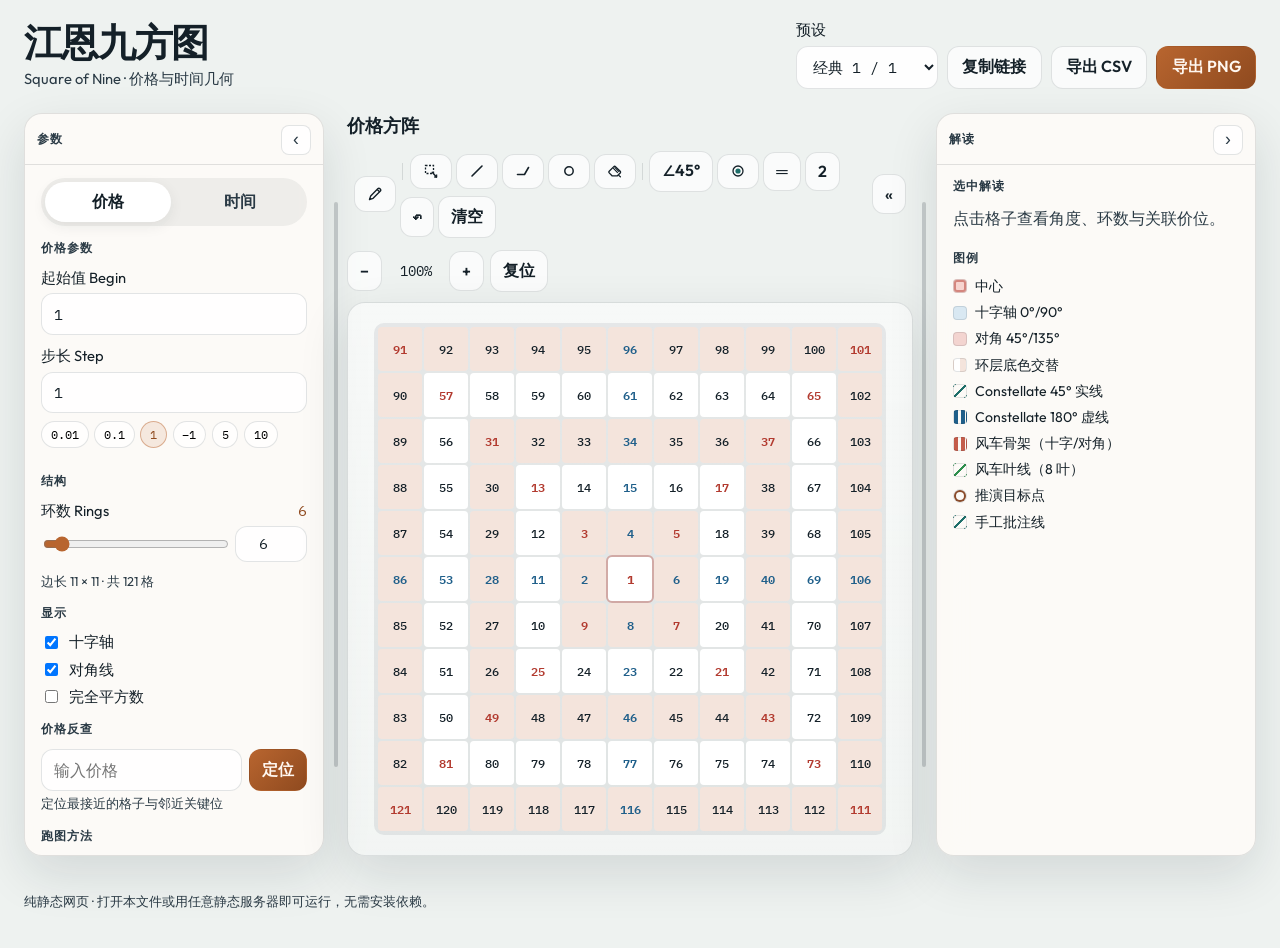
==== gann-square/index.html @ 3feb3420 "Pinwheel Phase 4: sector/blade family path with frame routing Unified 风车跑图: skeleton starts use Phas" ====
<!DOCTYPE html>
<html lang="zh-CN">
<head>
  <meta charset="UTF-8" />
  <meta name="viewport" content="width=device-width, initial-scale=1.0" />
  <title>江恩九方图 · Square of Nine</title>
  <meta name="description" content="网页版江恩九方图：步长、环数、价格反查、角度高亮与导出。" />
  <link rel="preconnect" href="https://fonts.googleapis.com" />
  <link rel="preconnect" href="https://fonts.gstatic.com" crossorigin />
  <link href="https://fonts.googleapis.com/css2?family=IBM+Plex+Mono:wght@400;500;600&family=Outfit:wght@400;500;600;700&family=Syne:wght@700;800&display=swap" rel="stylesheet" />
  <link rel="stylesheet" href="./css/styles.css?v=m14" />
</head>
<body>
  <div class="atmosphere" aria-hidden="true"></div>

  <header class="topbar">
    <div class="brand-block">
      <p class="brand">江恩九方图</p>
      <p class="brand-sub">Square of Nine · 价格与时间几何</p>
    </div>
    <div class="top-actions">
      <label class="field inline preset-field">
        <span>预设</span>
        <select id="preset" aria-label="预设模板">
          <option value="classic">经典 1 / 1</option>
          <option value="price01">股价步长 0.1</option>
          <option value="price1">股价步长 1</option>
          <option value="index">指数步长 10</option>
          <option value="timeDay">时间·按日</option>
        </select>
      </label>
      <button type="button" class="btn ghost" id="btnCopyLink">复制链接</button>
      <button type="button" class="btn ghost" id="btnExportCsv">导出 CSV</button>
      <button type="button" class="btn primary" id="btnExportPng">导出 PNG</button>
    </div>
  </header>

  <main class="layout" id="layout">
    <aside class="panel controls" id="panelLeft" aria-label="参数面板">
      <div class="panel-head">
        <p class="panel-title">参数</p>
        <button type="button" class="panel-toggle" id="toggleLeft" aria-label="收起参数面板" title="收起参数面板">‹</button>
      </div>
      <div class="panel-body" id="panelLeftBody">
      <div class="mode-tabs" role="tablist" aria-label="模式切换">
        <button type="button" class="tab active" role="tab" aria-selected="true" data-mode="price">价格</button>
        <button type="button" class="tab" role="tab" aria-selected="false" data-mode="time">时间</button>
      </div>

      <section class="control-block" id="priceControls">
        <h2>价格参数</h2>
        <label class="field">
          <span>起始值 Begin</span>
          <input id="begin" type="number" inputmode="decimal" value="1" step="any" />
        </label>
        <label class="field">
          <span>步长 Step</span>
          <div class="step-row">
            <input id="step" type="number" inputmode="decimal" value="1" step="any" />
            <div class="chip-row" id="stepChips">
              <button type="button" data-step="0.01">0.01</button>
              <button type="button" data-step="0.1">0.1</button>
              <button type="button" data-step="1" class="on">1</button>
              <button type="button" data-step="-1">−1</button>
              <button type="button" data-step="5">5</button>
              <button type="button" data-step="10">10</button>
            </div>
          </div>
        </label>
      </section>

      <section class="control-block hidden" id="timeControls">
        <h2>时间参数</h2>
        <label class="field">
          <span>起始日期</span>
          <input id="beginDate" type="date" />
        </label>
        <label class="field">
          <span>时间步长</span>
          <select id="timeStepUnit">
            <option value="day" selected>1 日</option>
            <option value="week">1 周</option>
            <option value="month">1 月</option>
          </select>
        </label>
      </section>

      <section class="control-block">
        <h2>结构</h2>
        <label class="field">
          <span>环数 Rings <em id="ringsLabel">6</em></span>
          <div class="rings-row">
            <input id="rings" type="range" min="3" max="50" value="6" />
            <input id="ringsInput" type="number" min="3" max="50" value="6" step="1" aria-label="环数数值" />
          </div>
        </label>
        <p class="hint" id="sizeHint">边长 11 × 11 · 共 121 格</p>
        <p class="hint perf-hint hidden" id="stepRangeHint"></p>
        <p class="hint perf-hint hidden" id="perfHint"></p>
      </section>

      <section class="control-block">
        <h2>显示</h2>
        <div class="checks">
          <label><input type="checkbox" id="hlCross" checked /> 十字轴</label>
          <label><input type="checkbox" id="hlDiag" checked /> 对角线</label>
          <label><input type="checkbox" id="hlSquares" /> 完全平方数</label>
        </div>
      </section>

      <section class="control-block">
        <h2>价格反查</h2>
        <div class="lookup-row">
          <input id="lookupValue" type="number" inputmode="decimal" step="any" placeholder="输入价格" />
          <button type="button" class="btn primary compact" id="btnLookup">定位</button>
        </div>
        <p class="hint" id="lookupHint">定位最接近的格子与邻近关键位</p>
      </section>

      <section class="control-block path-runner" id="pathRunner">
        <h2>跑图方法</h2>
        <div class="field">
          <span>方法</span>
          <div class="radio-row stacked">
            <label><input type="radio" name="pathMethod" value="constellate" checked /> Constellate（星座）跑图法</label>
            <label><input type="radio" name="pathMethod" value="pinwheel" /> 风车跑图法</label>
          </div>
        </div>
        <label class="field">
          <span><input type="checkbox" id="pathOverlayCompare" checked /> 叠加对照（同时显示另一种构图/路径）</span>
        </label>

        <div id="constellateControls">
        <h3 class="path-subhead">Constellate</h3>
        <label class="field">
          <span>起点价</span>
          <input id="pathStart" type="number" inputmode="decimal" step="any" value="922" />
        </label>
        <label class="field">
          <span>目标价</span>
          <input id="pathTarget" type="number" inputmode="decimal" step="any" value="749" />
        </label>
        <p class="hint" id="pathSnapHint">Constellate：目标沿 45°/180° 星线落到最近结构点</p>
        <div class="field">
          <span>方向（由高低点自动判定）</span>
          <div class="radio-row">
            <label><input type="radio" name="pathDir" value="down" checked disabled /> 向下寻目标</label>
            <label><input type="radio" name="pathDir" value="up" disabled /> 向上</label>
          </div>
        </div>
        <label class="field">
          <span>规则</span>
          <select id="pathRule" disabled>
            <option value="45-180">Constellate · 45° → 180° → 循环</option>
          </select>
        </label>
        <div class="field">
          <span>输出</span>
          <div class="radio-row stacked">
            <label><input type="radio" name="pathOutput" value="both" checked /> 单线 + 推演</label>
            <label><input type="radio" name="pathOutput" value="line" /> 仅单线</label>
            <label><input type="radio" name="pathOutput" value="project" /> 仅推演</label>
          </div>
        </div>
        <label class="field">
          <span>推演段数</span>
          <input id="pathSegments" type="number" min="2" max="40" value="4" step="1" />
        </label>
        <div class="field">
          <span>标注</span>
          <div class="checks compact-checks">
            <label><input type="checkbox" id="pathLabelIndex" checked /> 序号</label>
            <label><input type="checkbox" id="pathLabelPrice" /> 价位</label>
            <label><input type="checkbox" id="pathProjectDots" checked /> 推演打点</label>
          </div>
        </div>
        <div class="checks">
          <label><input type="checkbox" id="pathAutoExpand" checked /> 自动扩环以覆盖路径</label>
          <label><input type="checkbox" id="pathAutoSegments" checked /> 自动适配推演段数</label>
          <label><input type="checkbox" id="pathCollapsePanels" checked /> 跑图时收起侧栏</label>
        </div>
        <div class="path-actions">
          <button type="button" class="btn primary" id="btnPathRun">Constellate跑图法</button>
          <button type="button" class="btn ghost" id="btnPathClear">清除路径</button>
        </div>
        <p class="hint" id="pathSummary">尚未跑图</p>
        </div>

        <div id="pinwheelControls" class="hidden">
        <h3 class="path-subhead">风车构图</h3>
        <p class="hint" id="pinwheelHint">骨架：十字/对角 · 叶线：8 叶 · 锚点环从 3 起每隔 1 环至总环数</p>
        <div class="checks">
          <label><input type="checkbox" id="pinwheelShowFrame" checked /> 显示骨架线（十字/对角）</label>
          <label><input type="checkbox" id="pinwheelShowBlades" checked /> 显示风车叶（8 叶）</label>
          <label><input type="checkbox" id="pinwheelShowLabels" /> 锚点标注价位</label>
        </div>
        <div class="pinwheel-style-rows">
          <div class="pinwheel-style-row" data-pin-style="frame">
            <span class="pinwheel-style-label">骨架线</span>
            <button type="button" class="btn ghost compact pinwheel-swatch" id="btnPinFrameColor" title="骨架颜色" aria-label="骨架颜色">
              <svg width="16" height="16" viewBox="0 0 16 16" aria-hidden="true"><circle id="pinFrameSwatch" cx="8" cy="8" r="6" fill="#c45c4a" /></svg>
            </button>
            <button type="button" class="btn ghost compact" id="btnPinFrameDash" title="骨架线型">┅</button>
            <button type="button" class="btn ghost compact" id="btnPinFrameWidth" title="骨架线宽">1.35</button>
          </div>
          <div class="pinwheel-style-row" data-pin-style="blade">
            <span class="pinwheel-style-label">叶线</span>
            <button type="button" class="btn ghost compact pinwheel-swatch" id="btnPinBladeColor" title="叶线颜色" aria-label="叶线颜色">
              <svg width="16" height="16" viewBox="0 0 16 16" aria-hidden="true"><circle id="pinBladeSwatch" cx="8" cy="8" r="6" fill="#2f8f4e" /></svg>
            </button>
            <button type="button" class="btn ghost compact" id="btnPinBladeDash" title="叶线线型">═</button>
            <button type="button" class="btn ghost compact" id="btnPinBladeWidth" title="叶线线宽">2.15</button>
          </div>
        </div>
        <div class="pinwheel-style-actions">
          <button type="button" class="btn ghost compact" id="btnPinStyleReset">恢复默认样式</button>
        </div>
        <div class="draw-popover pinwheel-color-pop hidden" id="pinColorPop" role="listbox" aria-label="风车线颜色"></div>
        <p class="hint mono" id="pinwheelAnchorHint">锚点环：—</p>
        <h3 class="path-subhead">风车叶区（阶段三）</h3>
        <p class="hint">主名北/东北… · 副名夹轨 · 点选区名或点格子高亮（不跑叶区路径）</p>
        <div class="checks">
          <label><input type="checkbox" id="pinwheelShowSectorLabels" checked /> 显示叶区标注</label>
          <label><input type="checkbox" id="pinwheelShowTrackLabels" checked /> 显示轨迹编号 1–4</label>
        </div>
        <div class="pinwheel-sector-btns" id="pinwheelSectorBtns" role="group" aria-label="叶区选择"></div>
        <p class="hint" id="pinwheelSectorHint">未选叶区 · 点格子或上方按钮</p>
        <div class="path-actions">
          <button type="button" class="btn ghost compact" id="btnPinwheelSectorClear">清除叶区高亮</button>
        </div>
        <h3 class="path-subhead">风车跑图</h3>
        <p class="hint">独立起点/目标 · 骨架起点走阶段二；叶区/叶轨走阶段四（允许对顶来回）· 可自动扩环</p>
        <label class="field">
          <span>起点价</span>
          <input id="pinwheelStart" type="number" inputmode="decimal" step="any" value="133" />
        </label>
        <label class="field">
          <span>目标价</span>
          <input id="pinwheelTarget" type="number" inputmode="decimal" step="any" value="20" />
        </label>
        <div class="path-actions">
          <button type="button" class="btn primary" id="btnPinwheelDraw">风车构图</button>
          <button type="button" class="btn ghost" id="btnPinwheelClear">清除风车</button>
        </div>
        <div class="path-actions">
          <button type="button" class="btn primary" id="btnPinwheelRun">风车跑图</button>
          <button type="button" class="btn ghost" id="btnPinwheelPathClear">清除路径</button>
        </div>
        <p class="hint" id="pinwheelSummary">尚未绘制风车架构</p>
        </div>
      </section>

      <details class="advanced">
        <summary>高级 · 中心偏移 / 环数上限</summary>
        <div class="advanced-body">
          <label class="field">
            <span>环数上限 Max Rings</span>
            <input id="ringsMax" type="number" min="10" max="120" value="50" step="1" />
          </label>
          <p class="hint">滑块与输入框的上限，默认 50。环数越大格子越多，超过 25 环可能变慢。</p>
          <label class="field">
            <span>行偏移</span>
            <input id="rowOffset" type="number" value="0" step="1" />
          </label>
          <label class="field">
            <span>列偏移</span>
            <input id="colOffset" type="number" value="0" step="1" />
          </label>
          <p class="hint">默认锁定几何中心；偏移仅供实验对照。</p>
        </div>
      </details>

      <div class="control-footer">
        <button type="button" class="btn ghost" id="btnReset">重置</button>
      </div>
      </div>
    </aside>

    <div
      class="panel-resizer panel-resizer-left"
      id="resizeLeft"
      role="separator"
      aria-orientation="vertical"
      aria-label="拖动调整参数栏宽度"
      title="拖动变宽 · 双击恢复默认"
      tabindex="0"
    ></div>

    <section class="stage" aria-label="九方图画布">
      <div class="stage-toolbar">
        <div class="stage-toolbar-left">
          <button type="button" class="btn ghost compact panel-reopen hidden" id="reopenLeft" aria-label="展开参数面板" title="展开参数">参数 ›</button>
          <p class="stage-title" id="stageTitle">价格方阵</p>
        </div>
        <div class="draw-toolbar" id="drawToolbar" aria-label="手工画图工具">
          <button type="button" class="btn ghost compact draw-tool" id="btnDrawToggle" title="画笔（开/关）" aria-label="画笔" aria-pressed="false">
            <svg class="draw-ico" viewBox="0 0 16 16" aria-hidden="true"><path d="M2.5 13.5l1.2-3.6L11 2.6a1.2 1.2 0 0 1 1.7 0l.7.7a1.2 1.2 0 0 1 0 1.7L6.1 12.3 2.5 13.5z" fill="none" stroke="currentColor" stroke-width="1.4" stroke-linejoin="round"/><path d="M10.2 3.4l2.4 2.4" fill="none" stroke="currentColor" stroke-width="1.4"/></svg>
          </button>
          <div class="draw-toolbar-body" id="drawToolbarBody">
            <span class="draw-sep" aria-hidden="true"></span>
            <button type="button" class="btn ghost compact draw-tool" data-draw-tool="select" title="选择" aria-label="选择">
              <svg class="draw-ico" viewBox="0 0 16 16" aria-hidden="true"><rect x="2.5" y="2.5" width="8" height="8" fill="none" stroke="currentColor" stroke-width="1.3" stroke-dasharray="2 1.5"/><path d="M9.2 9.2L13.5 14" fill="none" stroke="currentColor" stroke-width="1.4" stroke-linecap="round"/><path d="M11.2 14h2.4v-2.4" fill="none" stroke="currentColor" stroke-width="1.3" stroke-linejoin="round"/></svg>
            </button>
            <button type="button" class="btn ghost compact draw-tool" data-draw-tool="line" title="直线" aria-label="直线">
              <svg class="draw-ico" viewBox="0 0 16 16" aria-hidden="true"><path d="M3 13L13 3" fill="none" stroke="currentColor" stroke-width="1.6" stroke-linecap="round"/></svg>
            </button>
            <button type="button" class="btn ghost compact draw-tool on" data-draw-tool="polyline" title="折线" aria-label="折线">
              <svg class="draw-ico" viewBox="0 0 16 16" aria-hidden="true"><path d="M2.5 11.5H9.5L13.5 4.5" fill="none" stroke="currentColor" stroke-width="1.6" stroke-linecap="round" stroke-linejoin="round"/></svg>
            </button>
            <button type="button" class="btn ghost compact draw-tool" data-draw-tool="marker" title="圆标" aria-label="圆标">
              <svg class="draw-ico" viewBox="0 0 16 16" aria-hidden="true"><circle cx="8" cy="8" r="4.2" fill="none" stroke="currentColor" stroke-width="1.5"/></svg>
            </button>
            <button type="button" class="btn ghost compact draw-tool" data-draw-tool="eraser" title="橡皮" aria-label="橡皮">
              <svg class="draw-ico" viewBox="0 0 16 16" aria-hidden="true"><path d="M2.2 8.2L6.8 3.6a1.2 1.2 0 0 1 1.7 0l4.7 4.7a1.2 1.2 0 0 1 0 1.7l-2.8 2.8H5L2.2 9.9a1.2 1.2 0 0 1 0-1.7z" fill="none" stroke="currentColor" stroke-width="1.3" stroke-linejoin="round"/><path d="M6.2 5.2l4.6 4.6M7.6 4.2l4.6 4.6" fill="none" stroke="currentColor" stroke-width="1.2"/><path d="M11.8 12.6l1.6 1.2" fill="none" stroke="currentColor" stroke-width="1.3" stroke-linecap="round"/></svg>
            </button>
            <span class="draw-sep" aria-hidden="true"></span>
            <button type="button" class="btn ghost compact draw-angle" id="btnDrawAngle" title="切换画线角度（45→90→180→自由）" aria-label="画线角度">∠45°</button>
            <div class="draw-style-wrap">
              <button type="button" class="btn ghost compact draw-tool" id="btnDrawColor" title="颜色" aria-label="颜色">
                <svg class="draw-ico" viewBox="0 0 16 16" aria-hidden="true"><circle cx="8" cy="8" r="5" fill="none" stroke="currentColor" stroke-width="1.3"/><circle id="drawColorSwatch" cx="8" cy="8" r="2.6" fill="#1f6f6a"/></svg>
              </button>
              <div class="draw-popover hidden" id="drawColorPop" role="dialog" aria-label="选择颜色"></div>
            </div>
            <button type="button" class="btn ghost compact draw-dash" id="btnDrawDash" title="线型" aria-label="线型">═</button>
            <button type="button" class="btn ghost compact draw-width" id="btnDrawWidth" title="线宽" aria-label="线宽">2</button>
            <button type="button" class="btn ghost compact" id="btnDrawUndo" title="撤销" aria-label="撤销">↶</button>
            <button type="button" class="btn ghost compact" id="btnDrawClear" title="清空批注" aria-label="清空批注">清空</button>
          </div>
          <button type="button" class="btn ghost compact" id="btnDrawCollapse" title="收缩工具条" aria-label="收缩工具条">«</button>
        </div>
        <div class="zoom-controls">
          <button type="button" class="btn ghost compact panel-reopen hidden" id="reopenRight" aria-label="展开解读面板" title="展开解读">‹ 解读</button>
          <button type="button" class="btn ghost compact" id="btnZoomOut" aria-label="缩小">−</button>
          <span id="zoomLabel">100%</span>
          <button type="button" class="btn ghost compact" id="btnZoomIn" aria-label="放大">+</button>
          <button type="button" class="btn ghost compact" id="btnZoomReset">复位</button>
        </div>
      </div>
      <div class="canvas-wrap" id="canvasWrap">
        <div class="canvas-scaler" id="canvasScaler">
          <div class="square-stack" id="squareStack">
            <div class="square" id="square" role="grid" aria-label="江恩九方图网格"></div>
            <svg class="path-overlay" id="pathOverlay" xmlns="http://www.w3.org/2000/svg" aria-hidden="true"></svg>
            <svg class="pinwheel-overlay" id="pinwheelOverlay" xmlns="http://www.w3.org/2000/svg" aria-hidden="true"></svg>
            <svg class="draw-overlay" id="drawOverlay" xmlns="http://www.w3.org/2000/svg" aria-hidden="true"></svg>
          </div>
        </div>
        <div class="draw-hud hidden" id="drawHud" aria-live="polite">折线 · 45° · #1f6f6a</div>
        <div class="path-minibar hidden" id="pathMinibar" aria-live="polite">
          <span id="pathMinibarText">—</span>
          <button type="button" class="btn ghost compact" id="btnPathExpandPanels">展开侧栏</button>
        </div>
      </div>
      <p class="toast" id="toast" role="status" aria-live="polite"></p>
    </section>

    <div
      class="panel-resizer panel-resizer-right"
      id="resizeRight"
      role="separator"
      aria-orientation="vertical"
      aria-label="拖动调整解读栏宽度"
      title="拖动变宽 · 双击恢复默认"
      tabindex="0"
    ></div>

    <aside class="panel readout" id="panelRight" aria-label="解读面板">
      <div class="panel-head">
        <p class="panel-title">解读</p>
        <button type="button" class="panel-toggle" id="toggleRight" aria-label="收起解读面板" title="收起解读面板">›</button>
      </div>
      <div class="panel-body" id="panelRightBody">
      <section class="path-result hidden" id="projectResult">
        <h2>推演目标位</h2>
        <p class="project-secret mono" id="projectSecret">—</p>
        <div class="project-chips" id="projectChips" aria-label="分段目标价位"></div>
        <div class="path-result-actions">
          <button type="button" class="btn ghost compact" id="btnProjectCopy">复制 完整Constellate</button>
        </div>
      </section>

      <section class="path-result hidden" id="pathResult">
        <h2>单线路径</h2>
        <p class="path-result-summary" id="pathResultSummary">—</p>
        <div class="path-table-wrap">
          <table class="path-table" id="pathTable">
            <thead>
              <tr>
                <th>#</th>
                <th>价位</th>
                <th>步型</th>
                <th></th>
              </tr>
            </thead>
            <tbody id="pathTableBody"></tbody>
          </table>
        </div>
        <div class="path-result-actions">
          <button type="button" class="btn ghost compact" id="btnPathCopy">复制路径</button>
          <button type="button" class="btn ghost compact" id="btnPathExport">导出路径 CSV</button>
        </div>
      </section>

      <h2>选中解读</h2>
      <div id="emptyReadout" class="empty-readout">
        点击格子查看角度、环数与关联价位。
      </div>
      <div id="readoutBody" class="readout-body hidden">
        <p class="readout-value" id="readoutValue">—</p>
        <dl class="meta">
          <div><dt>角度</dt><dd id="readoutAngle">—</dd></div>
          <div><dt>环数</dt><dd id="readoutRing">—</dd></div>
          <div><dt>坐标</dt><dd id="readoutCoord">—</dd></div>
          <div><dt>序号</dt><dd id="readoutIndex">—</dd></div>
        </dl>
        <h3>同角度关联位</h3>
        <ul class="level-list" id="relatedList"></ul>
        <h3>邻近关键位</h3>
        <ul class="level-list" id="neighborList"></ul>
      </div>

      <div class="legend">
        <h3>图例</h3>
        <ul>
          <li><span class="swatch center"></span>中心</li>
          <li><span class="swatch cross"></span>十字轴 0°/90°</li>
          <li><span class="swatch diag"></span>对角 45°/135°</li>
          <li><span class="swatch ring"></span>环层底色交替</li>
          <li><span class="swatch path45"></span>Constellate 45° 实线</li>
          <li><span class="swatch path180"></span>Constellate 180° 虚线</li>
          <li><span class="swatch pinwheel-frame"></span>风车骨架（十字/对角）</li>
          <li><span class="swatch pinwheel-blade"></span>风车叶线（8 叶）</li>
          <li><span class="swatch project-dot"></span>推演目标点</li>
          <li><span class="swatch path45"></span>手工批注线</li>
        </ul>
      </div>
      </div>
    </aside>
  </main>

  <footer class="footer">
    <p>纯静态网页 · 打开本文件或用任意静态服务器即可运行，无需安装依赖。</p>
  </footer>

  <script src="./js/square.js?v=m14"></script>
  <script src="./js/path.js?v=m14"></script>
  <script src="./js/project.js?v=m14"></script>
  <script src="./js/pinwheel.js?v=m14"></script>
  <script src="./js/draw.js?v=m14"></script>
  <script src="./js/app.js?v=m14"></script>
</body>
</html>
---- gann-square/css/styles.css ----
:root {
  --ink: #142028;
  --ink-soft: #2a3a45;
  --paper: #eef2f0;
  --mist: #d7e0db;
  --panel: rgba(255, 252, 248, 0.82);
  --line: rgba(20, 32, 40, 0.12);
  --copper: #b8652f;
  --copper-deep: #8f4a1f;
  --teal: #1f6f6a;
  --cross: #1f5f8a;
  --diag: #b23a2f;
  --center: #b23a2f;
  --ring-a: #ffffff;
  --ring-b: #f4e4dc;
  --shadow: 0 18px 50px rgba(20, 32, 40, 0.12);
  --radius: 18px;
  --font-display: "Syne", sans-serif;
  --font-ui: "Outfit", sans-serif;
  --font-mono: "IBM Plex Mono", monospace;
  --panel-left-w: 300px;
  --panel-right-w: 320px;
  --panel-gutter-w: 12px;
  --panel-rail-w: 44px;
}

*,
*::before,
*::after {
  box-sizing: border-box;
}

html,
body {
  margin: 0;
  min-height: 100%;
  color: var(--ink);
  font-family: var(--font-ui);
  background: var(--paper);
}

body {
  position: relative;
  overflow-x: hidden;
}

.atmosphere {
  position: fixed;
  inset: 0;
  z-index: -1;
  background:
    radial-gradient(ellipse 80% 50% at 10% -10%, rgba(184, 101, 47, 0.18), transparent 55%),
    radial-gradient(ellipse 60% 45% at 90% 0%, rgba(31, 111, 106, 0.16), transparent 50%),
    linear-gradient(165deg, #f7f3ee 0%, #e7eeea 48%, #dce6e2 100%);
}

.atmosphere::after {
  content: "";
  position: absolute;
  inset: 0;
  opacity: 0.35;
  background-image:
    linear-gradient(rgba(20, 32, 40, 0.035) 1px, transparent 1px),
    linear-gradient(90deg, rgba(20, 32, 40, 0.035) 1px, transparent 1px);
  background-size: 48px 48px;
  mask-image: radial-gradient(circle at center, black 35%, transparent 85%);
}

.topbar {
  display: flex;
  justify-content: space-between;
  align-items: flex-end;
  gap: 1rem;
  padding: 1.25rem 1.5rem 0.75rem;
  animation: rise 0.55s ease both;
}

.brand {
  margin: 0;
  font-family: var(--font-display);
  font-size: clamp(1.8rem, 3vw, 2.5rem);
  font-weight: 800;
  letter-spacing: -0.03em;
  line-height: 1;
}

.brand-sub {
  margin: 0.35rem 0 0;
  color: var(--ink-soft);
  font-size: 0.92rem;
}

.top-actions {
  display: flex;
  flex-wrap: wrap;
  gap: 0.55rem;
  align-items: end;
  justify-content: flex-end;
}

.layout {
  display: grid;
  grid-template-columns:
    var(--panel-left-w)
    var(--panel-gutter-w)
    minmax(0, 1fr)
    var(--panel-gutter-w)
    var(--panel-right-w);
  gap: 0.55rem 0.35rem;
  padding: 0.75rem 1.5rem 1.5rem;
  min-height: calc(100vh - 140px);
  transition: grid-template-columns 0.28s ease;
}

.layout.is-resizing {
  transition: none;
  user-select: none;
}

.layout.left-collapsed {
  --panel-left-w: var(--panel-rail-w);
}

.layout.right-collapsed {
  --panel-right-w: var(--panel-rail-w);
}

.panel-resizer {
  position: relative;
  z-index: 5;
  align-self: stretch;
  min-width: 12px;
  margin: 0;
  border-radius: 999px;
  cursor: col-resize;
  touch-action: none;
  user-select: none;
  background: transparent;
  outline: none;
}

/* Wider invisible hit area so the bar is easy to grab */
.panel-resizer::before {
  content: "";
  position: absolute;
  top: 0;
  bottom: 0;
  left: -6px;
  right: -6px;
}

.panel-resizer::after {
  content: "";
  position: absolute;
  top: 12%;
  bottom: 12%;
  left: 50%;
  width: 4px;
  transform: translateX(-50%);
  border-radius: 999px;
  background: rgba(20, 32, 40, 0.18);
  transition: background 0.15s ease, width 0.15s ease, box-shadow 0.15s ease;
  pointer-events: none;
}

.panel-resizer:hover::after,
.panel-resizer:focus-visible::after,
.layout.is-resizing .panel-resizer.is-active::after {
  width: 5px;
  background: rgba(184, 101, 47, 0.7);
  box-shadow: 0 0 0 3px rgba(184, 101, 47, 0.12);
}

.left-collapsed .panel-resizer-left,
.right-collapsed .panel-resizer-right {
  pointer-events: none;
  opacity: 0.25;
  cursor: default;
}

body.panel-resizing {
  cursor: col-resize !important;
  user-select: none !important;
}

.panel {
  background: var(--panel);
  backdrop-filter: blur(14px);
  border: 1px solid var(--line);
  border-radius: var(--radius);
  padding: 0;
  box-shadow: var(--shadow);
  animation: rise 0.65s ease both;
  overflow: hidden;
  min-width: 0;
}

.panel-head {
  display: flex;
  align-items: center;
  justify-content: space-between;
  gap: 0.5rem;
  padding: 0.65rem 0.75rem 0.55rem;
  border-bottom: 1px solid var(--line);
}

.panel-title {
  margin: 0;
  font-size: 0.78rem;
  font-weight: 700;
  letter-spacing: 0.08em;
  text-transform: uppercase;
  color: var(--ink-soft);
}

.panel-toggle {
  flex-shrink: 0;
  width: 30px;
  height: 30px;
  border: 1px solid var(--line);
  border-radius: 8px;
  background: rgba(255, 255, 255, 0.8);
  color: var(--ink-soft);
  font-size: 1.1rem;
  line-height: 1;
  cursor: pointer;
  transition: background 0.2s ease, color 0.2s ease, border-color 0.2s ease;
}

.panel-toggle:hover {
  background: rgba(184, 101, 47, 0.1);
  border-color: rgba(184, 101, 47, 0.4);
  color: var(--copper-deep);
}

.panel-body {
  padding: 0.85rem 1rem 1rem;
  overflow-y: auto;
  max-height: calc(100vh - 220px);
}

.left-collapsed .controls .panel-head,
.right-collapsed .readout .panel-head {
  flex-direction: column;
  padding: 0.75rem 0.35rem;
  border-bottom: 0;
}

.left-collapsed .controls .panel-title,
.right-collapsed .readout .panel-title {
  writing-mode: vertical-rl;
  text-orientation: mixed;
  letter-spacing: 0.12em;
  font-size: 0.72rem;
}

.left-collapsed .controls .panel-body,
.right-collapsed .readout .panel-body {
  display: none;
}

.left-collapsed .controls .panel-toggle,
.right-collapsed .readout .panel-toggle {
  transform: rotate(180deg);
}

.stage-toolbar-left {
  display: flex;
  align-items: center;
  gap: 0.5rem;
  min-width: 0;
}

.panel-reopen {
  white-space: nowrap;
  font-size: 0.82rem;
}

.rings-row {
  display: grid;
  grid-template-columns: 1fr 72px;
  gap: 0.5rem;
  align-items: center;
}

.rings-row input[type="number"] {
  padding: 0.45rem 0.5rem;
  text-align: center;
}

.perf-hint {
  color: var(--copper-deep);
  font-weight: 500;
}

.perf-hint.warn {
  color: #9a3412;
}

.controls {
  display: flex;
  flex-direction: column;
  animation-delay: 0.05s;
}

.controls .panel-body {
  display: flex;
  flex-direction: column;
  gap: 0.9rem;
  flex: 1;
}

.readout {
  animation-delay: 0.12s;
}

.mode-tabs {
  display: grid;
  grid-template-columns: 1fr 1fr;
  gap: 0.35rem;
  padding: 0.25rem;
  border-radius: 999px;
  background: rgba(20, 32, 40, 0.06);
}

.tab {
  border: 0;
  background: transparent;
  border-radius: 999px;
  padding: 0.55rem 0.75rem;
  font: inherit;
  font-weight: 600;
  color: var(--ink-soft);
  cursor: pointer;
  transition: background 0.2s ease, color 0.2s ease, transform 0.2s ease;
}

.tab.active {
  background: #fff;
  color: var(--ink);
  box-shadow: 0 4px 14px rgba(20, 32, 40, 0.08);
}

.control-block h2,
.readout h2,
.readout h3,
.legend h3 {
  margin: 0 0 0.65rem;
  font-size: 0.78rem;
  font-weight: 700;
  letter-spacing: 0.08em;
  text-transform: uppercase;
  color: var(--ink-soft);
}

.field {
  display: flex;
  flex-direction: column;
  gap: 0.35rem;
  margin-bottom: 0.7rem;
  font-size: 0.92rem;
}

.field.inline {
  margin: 0;
}

.field span {
  display: flex;
  justify-content: space-between;
  align-items: baseline;
}

.field em {
  font-style: normal;
  font-family: var(--font-mono);
  color: var(--copper-deep);
}

input[type="number"],
input[type="date"],
input[type="text"],
select {
  width: 100%;
  border: 1px solid var(--line);
  background: rgba(255, 255, 255, 0.9);
  border-radius: 12px;
  padding: 0.65rem 0.75rem;
  font: inherit;
  font-family: var(--font-mono);
  color: var(--ink);
  outline: none;
  transition: border-color 0.2s ease, box-shadow 0.2s ease;
}

input:focus,
select:focus {
  border-color: rgba(184, 101, 47, 0.55);
  box-shadow: 0 0 0 3px rgba(184, 101, 47, 0.15);
}

input[type="range"] {
  width: 100%;
  accent-color: var(--copper);
}

.step-row {
  display: flex;
  flex-direction: column;
  gap: 0.45rem;
}

.chip-row {
  display: flex;
  flex-wrap: wrap;
  gap: 0.35rem;
}

.chip-row button {
  border: 1px solid var(--line);
  background: rgba(255, 255, 255, 0.75);
  border-radius: 999px;
  padding: 0.28rem 0.55rem;
  font-family: var(--font-mono);
  font-size: 0.78rem;
  cursor: pointer;
  transition: background 0.2s ease, border-color 0.2s ease, color 0.2s ease;
}

.chip-row button.on,
.chip-row button:hover {
  background: rgba(184, 101, 47, 0.12);
  border-color: rgba(184, 101, 47, 0.45);
  color: var(--copper-deep);
}

.checks {
  display: grid;
  gap: 0.45rem;
}

.checks label {
  display: flex;
  align-items: center;
  gap: 0.5rem;
  font-size: 0.92rem;
}

.lookup-row {
  display: grid;
  grid-template-columns: 1fr auto;
  gap: 0.45rem;
}

.hint {
  margin: 0.25rem 0 0;
  color: var(--ink-soft);
  font-size: 0.8rem;
  line-height: 1.4;
}

.advanced {
  border-top: 1px solid var(--line);
  padding-top: 0.55rem;
}

.advanced summary {
  cursor: pointer;
  font-size: 0.85rem;
  font-weight: 600;
  color: var(--ink-soft);
}

.advanced-body {
  margin-top: 0.7rem;
}

.control-footer {
  margin-top: auto;
}

.btn {
  border: 1px solid transparent;
  border-radius: 12px;
  padding: 0.62rem 0.9rem;
  font: inherit;
  font-weight: 600;
  cursor: pointer;
  transition: transform 0.15s ease, background 0.2s ease, border-color 0.2s ease, color 0.2s ease;
}

.btn:hover {
  transform: translateY(-1px);
}

.btn:active {
  transform: translateY(0);
}

.btn.primary {
  background: linear-gradient(135deg, var(--copper) 0%, var(--copper-deep) 100%);
  color: #fff7f0;
}

.btn.ghost {
  background: rgba(255, 255, 255, 0.7);
  border-color: var(--line);
  color: var(--ink);
}

.btn.compact {
  padding: 0.55rem 0.75rem;
}

.stage {
  position: relative;
  display: flex;
  flex-direction: column;
  min-width: 0;
  animation: rise 0.7s ease both;
  animation-delay: 0.08s;
}

.stage-toolbar {
  display: flex;
  justify-content: space-between;
  align-items: center;
  gap: 0.55rem;
  margin-bottom: 0.65rem;
  flex-wrap: wrap;
}

.stage-title {
  margin: 0;
  font-family: var(--font-display);
  font-size: 1.15rem;
  font-weight: 700;
}

.draw-toolbar {
  display: flex;
  align-items: center;
  gap: 0.25rem;
  padding: 0.15rem 0.35rem;
  border-radius: 12px;
  border: 1px solid transparent;
  background: transparent;
  flex: 1 1 auto;
  justify-content: center;
  min-width: 0;
}

.draw-toolbar.is-active {
  border-color: var(--line);
  background: rgba(255, 252, 248, 0.92);
}

.draw-toolbar-body {
  display: flex;
  align-items: center;
  gap: 0.25rem;
  flex-wrap: wrap;
}

.draw-toolbar.is-collapsed .draw-toolbar-body {
  display: none;
}

.draw-sep {
  width: 1px;
  height: 1.1rem;
  background: var(--line);
  margin: 0 0.15rem;
}

.draw-tool.on,
.draw-angle.on,
#btnDrawToggle[aria-pressed="true"] {
  background: var(--copper);
  border-color: var(--copper-deep);
  color: #fff;
}

.draw-ico {
  width: 16px;
  height: 16px;
  display: block;
}

.draw-style-wrap {
  position: relative;
}

.draw-popover {
  position: absolute;
  top: calc(100% + 6px);
  left: 50%;
  transform: translateX(-50%);
  z-index: 20;
  display: flex;
  gap: 0.35rem;
  padding: 0.45rem;
  border-radius: 12px;
  border: 1px solid var(--line);
  background: rgba(255, 252, 248, 0.98);
  box-shadow: var(--shadow);
}

.draw-popover button {
  width: 1.35rem;
  height: 1.35rem;
  border-radius: 999px;
  border: 1px solid rgba(20, 32, 40, 0.18);
  padding: 0;
  cursor: pointer;
}

.draw-popover button.on {
  outline: 2px solid var(--copper);
  outline-offset: 1px;
}

.draw-hud {
  position: absolute;
  right: 0.75rem;
  bottom: 0.75rem;
  z-index: 6;
  padding: 0.35rem 0.55rem;
  border-radius: 10px;
  border: 1px solid var(--line);
  background: rgba(255, 252, 248, 0.92);
  font-family: var(--font-mono);
  font-size: 0.72rem;
  color: var(--ink-soft);
  pointer-events: none;
}

.draw-overlay {
  position: absolute;
  inset: 0;
  width: 100%;
  height: 100%;
  pointer-events: none;
  overflow: visible;
  z-index: 5;
}

.draw-overlay .draw-obj {
  /* hit-testing enabled per-element in JS for select/eraser */
}

.draw-overlay .draw-obj.selected:not(.marker) {
  filter: drop-shadow(0 0 3px rgba(184, 101, 47, 0.55));
}

.draw-overlay .draw-obj.marker {
  fill: none;
}

.draw-overlay .draw-obj.marker.selected {
  filter: none;
}

.draw-overlay .draw-draft {
  opacity: 0.85;
}

.draw-overlay .draw-preview.ok {
  opacity: 0.7;
}

.draw-overlay .draw-preview.bad {
  opacity: 0.35;
  stroke: #b23a2f !important;
}

.square.draw-mode .cell.draw-forbidden {
  opacity: 0.35;
  cursor: not-allowed;
}

.square.draw-mode .cell.draw-anchor {
  outline: 2px solid var(--teal);
  z-index: 3;
}

/* Marker cells: bold digits only. The circle itself is an SVG hollow ring. */
.cell.draw-marker {
  box-shadow: none;
  outline: none;
  background-image: none;
  font-weight: 700;
  color: var(--ink);
  z-index: 2;
  position: relative;
}

.cell.draw-marker.diag {
  color: var(--diag);
}

.cell.draw-marker.cross {
  color: var(--cross);
}

.cell.draw-marker.center {
  color: var(--center);
}

.cell.draw-marker.draw-marker-selected {
  z-index: 3;
}

.draw-overlay .draw-obj.marker {
  fill: none !important;
}

.draw-overlay .draw-obj.marker.selected {
  filter: none;
}

.zoom-controls {
  display: flex;
  align-items: center;
  gap: 0.35rem;
  flex: 0 0 auto;
}

#zoomLabel {
  min-width: 3.5rem;
  text-align: center;
  font-family: var(--font-mono);
  font-size: 0.85rem;
}

.canvas-wrap {
  flex: 1;
  min-height: 520px;
  overflow: auto;
  border-radius: var(--radius);
  border: 1px solid var(--line);
  background:
    linear-gradient(180deg, rgba(255, 255, 255, 0.55), rgba(255, 255, 255, 0.28));
  box-shadow: var(--shadow);
  display: grid;
  place-items: center;
  padding: 1.25rem;
  position: relative;
}

.square-stack {
  position: relative;
  display: inline-block;
}

.path-overlay {
  position: absolute;
  inset: 0;
  width: 100%;
  height: 100%;
  pointer-events: none;
  overflow: visible;
  z-index: 4;
}

.path-overlay .path-line-45 {
  fill: none;
  stroke: #1f6f6a;
  stroke-width: 2.6;
  stroke-linecap: round;
  stroke-linejoin: round;
}

.path-overlay .path-line-180 {
  fill: none;
  stroke: #1f5f8a;
  stroke-width: 2.6;
  stroke-dasharray: 8 5;
  stroke-linecap: round;
  stroke-linejoin: round;
}

.pinwheel-overlay {
  position: absolute;
  inset: 0;
  width: 100%;
  height: 100%;
  pointer-events: none;
  overflow: visible;
  z-index: 3;
}

.pinwheel-overlay .pinwheel-frame,
.pinwheel-overlay .pinwheel-blade {
  /* stroke attrs set inline from user styles */
  fill: none;
  stroke-linecap: round;
  stroke-linejoin: round;
}

.pinwheel-overlay .pinwheel-frame {
  stroke-opacity: 0.88;
}

.pinwheel-overlay .pinwheel-blade {
  stroke-opacity: 0.95;
}

.pinwheel-overlay .pinwheel-anchor-label {
  font-family: var(--font-mono);
  font-size: 0.62rem;
  font-weight: 600;
  text-anchor: middle;
}

.pinwheel-overlay .pinwheel-track-label {
  font-family: var(--font-display, "Source Han Serif SC", "Noto Serif SC", serif);
  font-size: 1.05rem;
  font-weight: 700;
  text-anchor: middle;
  dominant-baseline: middle;
  paint-order: stroke fill;
  stroke: rgba(255, 252, 248, 0.92);
  stroke-width: 3px;
}

.pinwheel-overlay .pinwheel-sector-label .pinwheel-sector-name {
  font-family: var(--font-display, "Source Han Serif SC", "Noto Serif SC", serif);
  font-size: 0.95rem;
  font-weight: 700;
  fill: #1f5f8a;
  text-anchor: middle;
  paint-order: stroke fill;
  stroke: rgba(255, 252, 248, 0.9);
  stroke-width: 3px;
}

.pinwheel-overlay .pinwheel-sector-label .pinwheel-sector-sub {
  font-family: var(--font-mono);
  font-size: 0.58rem;
  font-weight: 600;
  fill: #5a6a72;
  text-anchor: middle;
  paint-order: stroke fill;
  stroke: rgba(255, 252, 248, 0.88);
  stroke-width: 2.5px;
}

.pinwheel-overlay .pinwheel-sector-label.on .pinwheel-sector-name {
  fill: #0f6b4c;
  font-size: 1.08rem;
}

.pinwheel-overlay .pinwheel-sector-label.on .pinwheel-sector-sub {
  fill: #1f6f6a;
}

.cell.pinwheel-sector {
  background: rgba(47, 143, 78, 0.28) !important;
  box-shadow: inset 0 0 0 1.5px rgba(47, 143, 78, 0.55);
}

.cell.pinwheel-sector.pinwheel-sector-axis {
  background: rgba(47, 143, 78, 0.42) !important;
  box-shadow: inset 0 0 0 2px rgba(15, 107, 76, 0.7);
}

.pinwheel-sector-btns {
  display: grid;
  grid-template-columns: repeat(4, minmax(0, 1fr));
  gap: 0.3rem;
  margin: 0.45rem 0 0.35rem;
}

.pinwheel-sector-btns .btn {
  font-size: 0.78rem;
  padding: 0.28rem 0.2rem;
}

.pinwheel-sector-btns .btn.on {
  background: rgba(47, 143, 78, 0.18);
  border-color: #2f8f4e;
  color: #0f6b4c;
  font-weight: 700;
}

.path-subhead {
  margin: 0.85rem 0 0.45rem;
  font-size: 0.92rem;
  font-weight: 600;
  color: var(--ink);
}

.pinwheel-style-rows {
  display: grid;
  gap: 0.35rem;
  margin: 0.55rem 0 0.35rem;
}

.pinwheel-style-row {
  display: grid;
  grid-template-columns: 3.2rem auto auto auto;
  align-items: center;
  gap: 0.3rem;
}

.pinwheel-style-label {
  font-size: 0.78rem;
  color: var(--ink-soft);
}

.pinwheel-style-actions {
  margin-bottom: 0.45rem;
}

.pinwheel-color-pop {
  position: relative;
  margin: 0.25rem 0 0.55rem;
  z-index: 8;
}

.path-overlay .path-arrow {
  fill: currentColor;
}

.path-overlay .path-node {
  fill: rgba(255, 252, 248, 0.92);
  stroke-width: 2.5;
}

.path-overlay .path-node.start {
  stroke: #2f8f4e;
}

.path-overlay .path-node.mid {
  stroke: #b8652f;
}

.path-overlay .path-node.end {
  stroke: #b23a2f;
  stroke-width: 3;
}

.path-overlay .path-node.active {
  stroke: #0f766e;
  stroke-width: 3.5;
  filter: drop-shadow(0 0 4px rgba(15, 118, 110, 0.45));
}

.path-overlay .path-badge {
  fill: #142028;
  font-family: var(--font-mono);
  font-size: 10px;
  font-weight: 600;
  text-anchor: middle;
  dominant-baseline: central;
  pointer-events: none;
}

.path-overlay .path-label {
  fill: #2a3a45;
  font-family: var(--font-mono);
  font-size: 9px;
  font-weight: 500;
  text-anchor: middle;
  pointer-events: none;
}

.path-minibar {
  position: absolute;
  left: 0.75rem;
  top: 0.75rem;
  z-index: 6;
  display: flex;
  align-items: center;
  gap: 0.55rem;
  max-width: calc(100% - 1.5rem);
  padding: 0.45rem 0.55rem 0.45rem 0.75rem;
  border-radius: 999px;
  background: rgba(20, 32, 40, 0.88);
  color: #f4f7f5;
  font-family: var(--font-mono);
  font-size: 0.78rem;
  box-shadow: 0 8px 24px rgba(20, 32, 40, 0.2);
}

.path-minibar span {
  overflow: hidden;
  text-overflow: ellipsis;
  white-space: nowrap;
}

.path-minibar .btn {
  color: #142028;
  background: #fff;
  border-color: transparent;
  flex-shrink: 0;
}

.radio-row {
  display: flex;
  flex-wrap: wrap;
  gap: 0.65rem 1rem;
  font-size: 0.9rem;
}

.radio-row label {
  display: flex;
  align-items: center;
  gap: 0.35rem;
}

.radio-row.stacked {
  flex-direction: column;
  gap: 0.35rem;
}

.compact-checks {
  grid-template-columns: repeat(2, auto);
  gap: 0.35rem 0.75rem;
}

.project-secret {
  margin: 0 0 0.65rem;
  font-size: 0.88rem;
  line-height: 1.5;
  color: var(--ink);
  word-break: break-word;
}

.project-chips {
  display: flex;
  flex-wrap: wrap;
  gap: 0.4rem;
  margin-bottom: 0.65rem;
}

.project-chip {
  appearance: none;
  border: 1px solid var(--line);
  background: rgba(255, 252, 248, 0.95);
  color: var(--ink);
  font-family: var(--font-mono);
  font-size: 0.78rem;
  padding: 0.28rem 0.55rem;
  border-radius: 999px;
  cursor: pointer;
  transition: background 0.15s ease, border-color 0.15s ease;
}

.project-chip:hover {
  background: rgba(184, 101, 47, 0.12);
  border-color: rgba(184, 101, 47, 0.45);
}

.project-chip.active {
  background: var(--copper);
  border-color: var(--copper-deep);
  color: #fff;
  font-weight: 600;
  box-shadow: 0 2px 10px rgba(184, 101, 47, 0.38);
}

.project-chip.active .chip-seg {
  color: rgba(255, 252, 248, 0.88);
  font-weight: 600;
}

.project-chip .chip-seg {
  color: var(--ink-soft);
  margin-right: 0.25rem;
  font-size: 0.68rem;
}

.project-chip.star {
  box-shadow: inset 0 0 0 1px rgba(31, 111, 106, 0.45);
}

.path-overlay .project-mark {
  fill: none;
  stroke: #8a4b2a;
  stroke-width: 1.6;
}

.path-overlay .project-mark.active-ring,
.path-overlay .lookup-mark.active-ring {
  fill: none;
  stroke-width: 3;
  filter: drop-shadow(0 0 5px rgba(184, 101, 47, 0.45));
}

.path-overlay .project-mark.active-ring {
  stroke: var(--copper);
}

.path-overlay .lookup-mark.active-ring {
  stroke: var(--teal);
  filter: drop-shadow(0 0 5px rgba(31, 111, 106, 0.45));
}

.path-overlay .project-mark.active-fill {
  fill: rgba(184, 101, 47, 0.22);
  stroke: var(--copper-deep);
  stroke-width: 2;
}

.path-overlay .lookup-mark.active-fill {
  fill: rgba(31, 111, 106, 0.22);
  stroke: var(--teal);
  stroke-width: 2;
}

.path-overlay .locate-mark-label {
  font-family: var(--font-mono);
  font-size: 11px;
  font-weight: 700;
  text-anchor: middle;
  pointer-events: none;
}

.path-overlay .locate-mark-label.project {
  fill: var(--copper-deep);
}

.path-overlay .locate-mark-label.lookup {
  fill: #0f5c58;
}

.path-actions {
  display: grid;
  grid-template-columns: 1.45fr 1fr;
  gap: 0.45rem;
  margin-top: 0.55rem;
}

.path-actions .btn.primary {
  white-space: normal;
  line-height: 1.25;
  padding-inline: 0.55rem;
}

.path-result {
  margin-bottom: 1rem;
  padding-bottom: 0.85rem;
  border-bottom: 1px solid var(--line);
}

.path-result-summary {
  margin: 0 0 0.65rem;
  font-size: 0.88rem;
  line-height: 1.45;
  color: var(--ink-soft);
}

.path-table-wrap {
  overflow: auto;
  max-height: 220px;
  margin-bottom: 0.55rem;
  border: 1px solid var(--line);
  border-radius: 12px;
}

.path-table {
  width: 100%;
  border-collapse: collapse;
  font-size: 0.8rem;
}

.path-table th,
.path-table td {
  padding: 0.4rem 0.5rem;
  text-align: left;
  border-bottom: 1px solid var(--line);
}

.path-table th {
  position: sticky;
  top: 0;
  background: rgba(255, 252, 248, 0.96);
  font-size: 0.72rem;
  letter-spacing: 0.06em;
  text-transform: uppercase;
  color: var(--ink-soft);
}

.path-table tbody tr {
  cursor: pointer;
  transition: background 0.15s ease;
}

.path-table tbody tr:hover,
.path-table tbody tr.active {
  background: rgba(184, 101, 47, 0.1);
}

.path-table .mono {
  font-family: var(--font-mono);
}

.path-result-actions {
  display: flex;
  flex-wrap: wrap;
  gap: 0.4rem;
}

.hint.snap-on {
  color: var(--copper-deep);
  font-weight: 500;
}

.canvas-scaler {
  transform-origin: center center;
  transition: transform 0.2s ease;
}

.square {
  display: grid;
  gap: 2px;
  padding: 4px;
  background: rgba(20, 32, 40, 0.08);
  border-radius: 10px;
}

.square.dense {
  gap: 1px;
  padding: 2px;
}

.square.compact .cell {
  width: 22px;
  height: 22px;
  font-size: 0.52rem;
  border-radius: 2px;
}

.square.dense .cell {
  width: clamp(18px, 2.2vw, 28px);
  height: clamp(18px, 2.2vw, 28px);
  font-size: clamp(0.48rem, 0.8vw, 0.62rem);
}

.square.no-anim .cell {
  animation: none;
}

.square.no-anim .cell:hover {
  transform: none;
}

.cell {
  width: clamp(28px, 4.2vw, 44px);
  height: clamp(28px, 4.2vw, 44px);
  display: grid;
  place-items: center;
  border: 0;
  border-radius: 4px;
  font-family: var(--font-mono);
  font-size: clamp(0.58rem, 1.1vw, 0.78rem);
  font-weight: 500;
  color: var(--ink);
  background: var(--ring-a);
  cursor: pointer;
  transition: transform 0.15s ease, box-shadow 0.15s ease, filter 0.2s ease, outline-color 0.15s ease;
  animation: cellIn 0.35s ease both;
}

.cell.ring-odd {
  background: var(--ring-b);
}

.cell.cross {
  color: var(--cross);
  font-weight: 600;
}

.cell.diag {
  color: var(--diag);
  font-weight: 600;
}

.cell.center {
  color: var(--center);
  font-weight: 700;
  outline: 2px solid rgba(178, 58, 47, 0.35);
}

.cell.square-num {
  box-shadow: inset 0 0 0 1.5px rgba(31, 111, 106, 0.55);
}

.cell:hover {
  transform: scale(1.06);
  z-index: 2;
  box-shadow: 0 6px 16px rgba(20, 32, 40, 0.16);
}

.cell.selected:not(.locate-project):not(.locate-lookup) {
  outline: 1.5px solid rgba(184, 101, 47, 0.55);
  box-shadow: none;
  z-index: 2;
}

.cell.locate-project,
.cell.locate-lookup {
  z-index: 5;
  transform: scale(1.1);
  font-weight: 700;
}

.cell.locate-project {
  outline: 3px solid var(--copper);
  box-shadow:
    0 0 0 6px rgba(184, 101, 47, 0.32),
    0 0 18px rgba(184, 101, 47, 0.42);
}

.cell.locate-lookup {
  outline: 3px solid var(--teal);
  box-shadow:
    0 0 0 6px rgba(31, 111, 106, 0.32),
    0 0 18px rgba(31, 111, 106, 0.42);
}

.cell.locate-pulse.locate-project {
  animation: locate-pulse-project 1.2s ease 2;
}

.cell.locate-pulse.locate-lookup {
  animation: locate-pulse-lookup 1.2s ease 2;
}

@keyframes locate-pulse-project {
  0%,
  100% {
    box-shadow:
      0 0 0 6px rgba(184, 101, 47, 0.32),
      0 0 18px rgba(184, 101, 47, 0.42);
  }
  50% {
    box-shadow:
      0 0 0 10px rgba(184, 101, 47, 0.16),
      0 0 24px rgba(184, 101, 47, 0.55);
  }
}

@keyframes locate-pulse-lookup {
  0%,
  100% {
    box-shadow:
      0 0 0 6px rgba(31, 111, 106, 0.32),
      0 0 18px rgba(31, 111, 106, 0.42);
  }
  50% {
    box-shadow:
      0 0 0 10px rgba(31, 111, 106, 0.16),
      0 0 24px rgba(31, 111, 106, 0.55);
  }
}

@media (prefers-reduced-motion: reduce) {
  .cell.locate-pulse.locate-project,
  .cell.locate-pulse.locate-lookup {
    animation: none;
  }
}

.square.focus-locate .cell:not(.locate-project):not(.locate-lookup) {
  filter: saturate(0.28) opacity(0.4);
}

.square.focus-locate .cell.draw-marker:not(.locate-project):not(.locate-lookup) {
  filter: none;
  opacity: 1;
}

.cell.lookup-hit {
  outline: 2px solid var(--teal);
  box-shadow: 0 0 0 4px rgba(31, 111, 106, 0.2);
}

.cell.dimmed {
  filter: saturate(0.35) opacity(0.45);
}

.readout-value {
  margin: 0 0 0.85rem;
  font-family: var(--font-mono);
  font-size: 2rem;
  font-weight: 600;
  letter-spacing: -0.03em;
  color: var(--copper-deep);
  animation: rise 0.3s ease both;
}

.meta {
  display: grid;
  grid-template-columns: 1fr 1fr;
  gap: 0.55rem;
  margin: 0 0 1rem;
}

.meta div {
  padding: 0.55rem 0.65rem;
  border-radius: 12px;
  background: rgba(20, 32, 40, 0.04);
}

.meta dt {
  margin: 0;
  font-size: 0.72rem;
  letter-spacing: 0.06em;
  text-transform: uppercase;
  color: var(--ink-soft);
}

.meta dd {
  margin: 0.2rem 0 0;
  font-family: var(--font-mono);
  font-size: 0.9rem;
}

.level-list {
  list-style: none;
  margin: 0 0 1rem;
  padding: 0;
  display: flex;
  flex-wrap: wrap;
  gap: 0.4rem;
}

.level-list button,
.level-list li {
  border: 1px solid var(--line);
  background: rgba(255, 255, 255, 0.75);
  border-radius: 999px;
  padding: 0.28rem 0.65rem;
  font-family: var(--font-mono);
  font-size: 0.78rem;
}

.level-list button {
  cursor: pointer;
}

.level-list button:hover {
  border-color: rgba(184, 101, 47, 0.45);
  color: var(--copper-deep);
}

.empty-readout {
  color: var(--ink-soft);
  line-height: 1.5;
  margin-bottom: 1.25rem;
}

.legend ul {
  list-style: none;
  margin: 0;
  padding: 0;
  display: grid;
  gap: 0.45rem;
}

.legend li {
  display: flex;
  align-items: center;
  gap: 0.5rem;
  font-size: 0.88rem;
}

.swatch {
  width: 14px;
  height: 14px;
  border-radius: 4px;
  border: 1px solid var(--line);
}

.swatch.center { background: #f7d4cf; box-shadow: inset 0 0 0 2px rgba(178, 58, 47, 0.5); }
.swatch.cross { background: #d9e8f2; }
.swatch.diag { background: #f3d4d0; }
.swatch.ring { background: linear-gradient(90deg, #fff 50%, #f4e4dc 50%); }
.swatch.path45 {
  background: linear-gradient(135deg, transparent 45%, #1f6f6a 45%, #1f6f6a 55%, transparent 55%);
}
.swatch.path180 {
  background: repeating-linear-gradient(90deg, #1f5f8a 0 4px, transparent 4px 7px);
}
.swatch.pinwheel-frame {
  background: repeating-linear-gradient(90deg, #c45c4a 0 4px, transparent 4px 7px);
}
.swatch.pinwheel-blade {
  background: linear-gradient(135deg, transparent 45%, #2f8f4e 45%, #2f8f4e 55%, transparent 55%);
}
.swatch.project-dot {
  background: transparent;
  box-shadow: inset 0 0 0 2px #8a4b2a;
  border-radius: 50%;
}

.footer {
  padding: 0 1.5rem 1.5rem;
  color: var(--ink-soft);
  font-size: 0.82rem;
}

.toast {
  position: absolute;
  left: 50%;
  bottom: 1rem;
  transform: translateX(-50%) translateY(8px);
  margin: 0;
  padding: 0.55rem 0.9rem;
  border-radius: 999px;
  background: var(--ink);
  color: #f4f7f5;
  font-size: 0.85rem;
  opacity: 0;
  pointer-events: none;
  transition: opacity 0.25s ease, transform 0.25s ease;
}

.toast.show {
  opacity: 1;
  transform: translateX(-50%) translateY(0);
}

.hidden {
  display: none !important;
}

@keyframes rise {
  from {
    opacity: 0;
    transform: translateY(10px);
  }
  to {
    opacity: 1;
    transform: translateY(0);
  }
}

@keyframes cellIn {
  from {
    opacity: 0;
    transform: scale(0.92);
  }
  to {
    opacity: 1;
    transform: scale(1);
  }
}

@media (max-width: 1100px) {
  .layout {
    grid-template-columns: 1fr;
    --panel-left-w: 1fr;
    --panel-right-w: 1fr;
    --panel-gutter-w: 0px;
  }

  .layout.left-collapsed,
  .layout.right-collapsed {
    --panel-left-w: 1fr;
    --panel-right-w: 1fr;
  }

  .panel-resizer {
    display: none;
  }

  .left-collapsed .controls .panel-body,
  .right-collapsed .readout .panel-body {
    display: none;
  }

  .panel-body {
    max-height: none;
  }

  .topbar {
    flex-direction: column;
    align-items: flex-start;
  }

  .canvas-wrap {
    min-height: 420px;
  }
}

@media (max-width: 640px) {
  .topbar,
  .layout,
  .footer {
    padding-left: 1rem;
    padding-right: 1rem;
  }

  .cell {
    width: 30px;
    height: 30px;
    font-size: 0.58rem;
  }
}
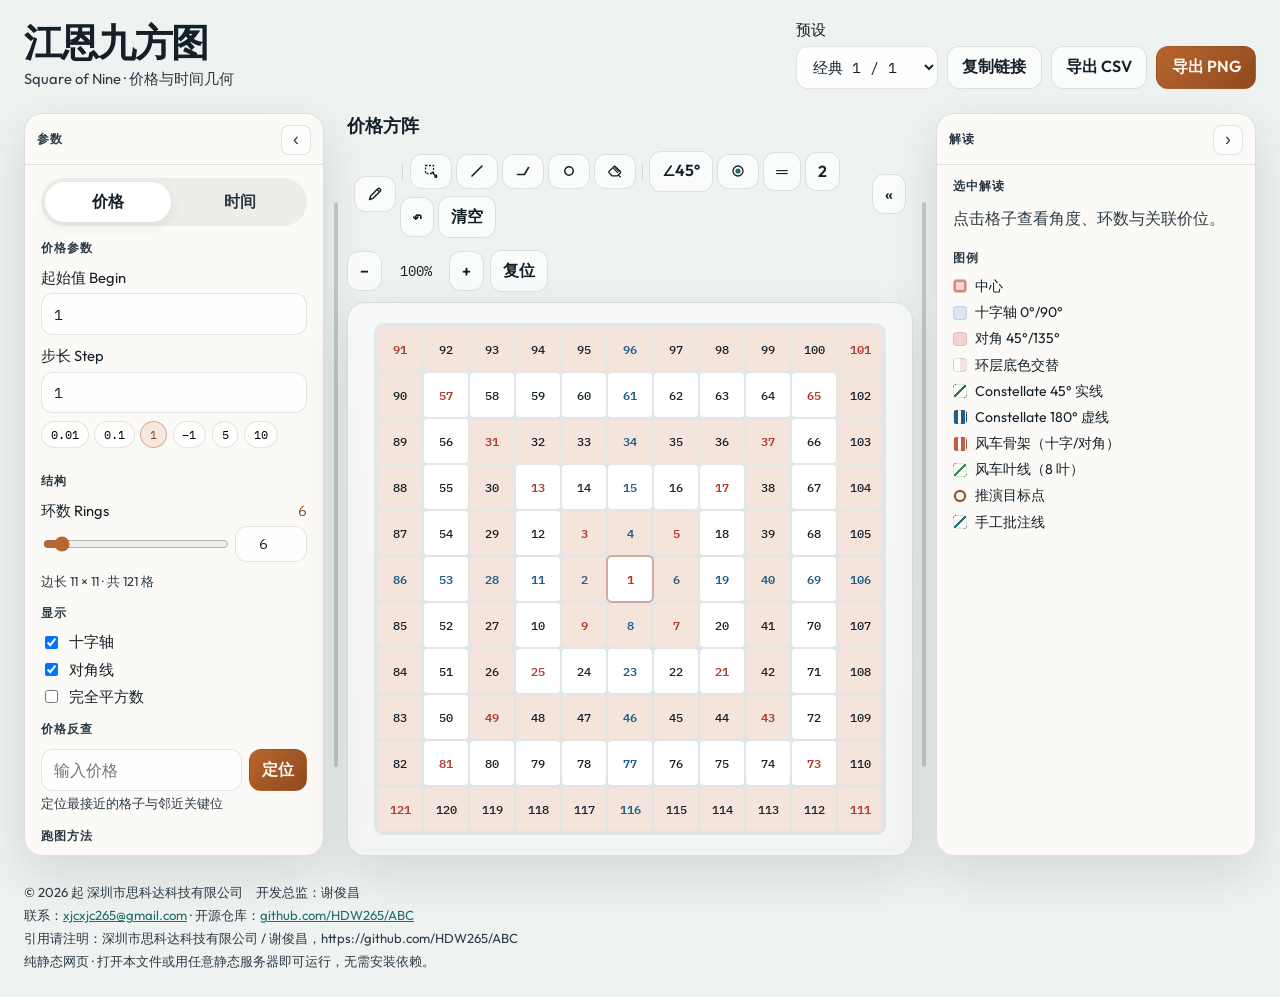
==== commit 0361975c: "Add copyright footer to button-tape and Gann square pages Show company, director, email, and GitHub " ====
--- a/gann-square/index.html
+++ b/gann-square/index.html
@@ -8,7 +8,7 @@
   <link rel="preconnect" href="https://fonts.googleapis.com" />
   <link rel="preconnect" href="https://fonts.gstatic.com" crossorigin />
   <link href="https://fonts.googleapis.com/css2?family=IBM+Plex+Mono:wght@400;500;600&family=Outfit:wght@400;500;600;700&family=Syne:wght@700;800&display=swap" rel="stylesheet" />
-  <link rel="stylesheet" href="./css/styles.css?v=m14" />
+  <link rel="stylesheet" href="./css/styles.css?v=m18" />
 </head>
 <body>
   <div class="atmosphere" aria-hidden="true"></div>
@@ -229,7 +229,7 @@
           <button type="button" class="btn ghost compact" id="btnPinwheelSectorClear">清除叶区高亮</button>
         </div>
         <h3 class="path-subhead">风车跑图</h3>
-        <p class="hint">独立起点/目标 · 骨架起点走阶段二；叶区/叶轨走阶段四（允许对顶来回）· 可自动扩环</p>
+        <p class="hint">独立起点/目标 · 中心按目标选十字/对角骨架；其它骨架走阶段二；叶区/叶轨走阶段四 · 可自动扩环</p>
         <label class="field">
           <span>起点价</span>
           <input id="pinwheelStart" type="number" inputmode="decimal" step="any" value="133" />
@@ -438,15 +438,23 @@
     </aside>
   </main>
 
-  <footer class="footer">
+  <footer class="footer site-credit">
+    <p>© 2026 起 深圳市思科达科技有限公司　开发总监：谢俊昌</p>
+    <p>
+      联系：<a href="mailto:xjcxjc265@gmail.com">xjcxjc265@gmail.com</a>
+      · 开源仓库：<a href="https://github.com/HDW265/ABC" target="_blank" rel="noopener noreferrer">github.com/HDW265/ABC</a>
+    </p>
+    <p>引用请注明：深圳市思科达科技有限公司 / 谢俊昌，https://github.com/HDW265/ABC</p>
     <p>纯静态网页 · 打开本文件或用任意静态服务器即可运行，无需安装依赖。</p>
   </footer>
 
-  <script src="./js/square.js?v=m14"></script>
-  <script src="./js/path.js?v=m14"></script>
-  <script src="./js/project.js?v=m14"></script>
-  <script src="./js/pinwheel.js?v=m14"></script>
-  <script src="./js/draw.js?v=m14"></script>
-  <script src="./js/app.js?v=m14"></script>
+  <script src="../site-credit.js?v=m18"></script>
+
+  <script src="./js/square.js?v=m17"></script>
+  <script src="./js/path.js?v=m17"></script>
+  <script src="./js/project.js?v=m17"></script>
+  <script src="./js/pinwheel.js?v=m17"></script>
+  <script src="./js/draw.js?v=m17"></script>
+  <script src="./js/app.js?v=m18"></script>
 </body>
 </html>
--- a/gann-square/css/styles.css
+++ b/gann-square/css/styles.css
@@ -928,6 +928,10 @@
   stroke-width: 2.5;
 }
 
+.path-overlay .path-node.hollow {
+  fill: none;
+}
+
 .path-overlay .path-node.start {
   stroke: #2f8f4e;
 }
@@ -955,6 +959,15 @@
   text-anchor: middle;
   dominant-baseline: central;
   pointer-events: none;
+}
+
+.path-overlay .path-badge.corner {
+  text-anchor: start;
+  dominant-baseline: hanging;
+  font-size: 9px;
+  paint-order: stroke fill;
+  stroke: rgba(255, 252, 248, 0.92);
+  stroke-width: 2.5px;
 }
 
 .path-overlay .path-label {
@@ -1501,6 +1514,15 @@
   padding: 0 1.5rem 1.5rem;
   color: var(--ink-soft);
   font-size: 0.82rem;
+  line-height: 1.55;
+}
+
+.footer.site-credit p {
+  margin: 0.15rem 0;
+}
+
+.footer.site-credit a {
+  color: var(--teal);
 }
 
 .toast {
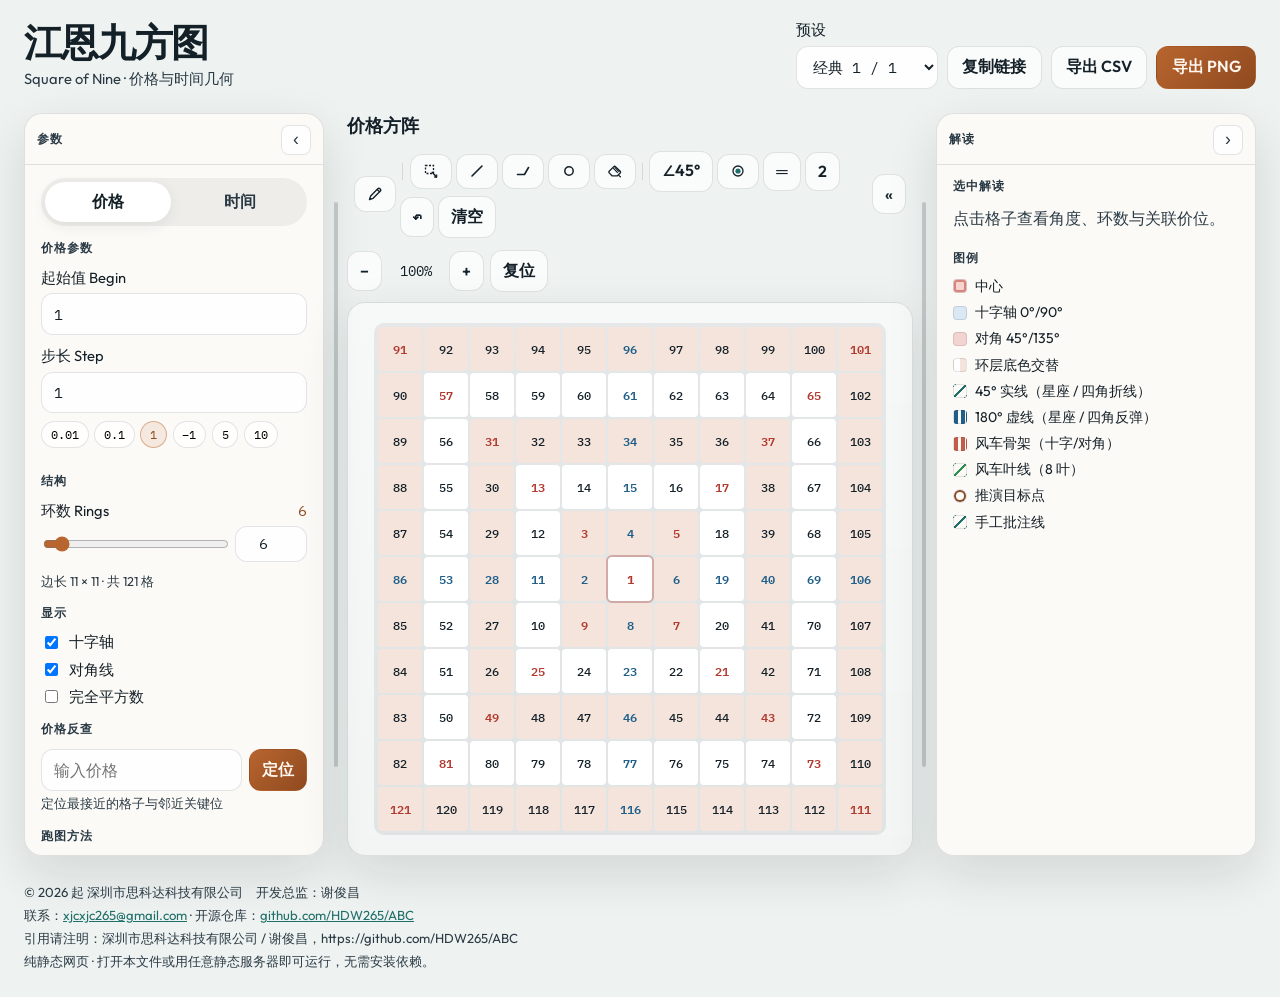
==== commit 182166b8: "Add four-corner path: 45° polyline plus 180° rebound table Share Constellate start/target. Start is " ====
--- a/gann-square/index.html
+++ b/gann-square/index.html
@@ -8,7 +8,7 @@
   <link rel="preconnect" href="https://fonts.googleapis.com" />
   <link rel="preconnect" href="https://fonts.gstatic.com" crossorigin />
   <link href="https://fonts.googleapis.com/css2?family=IBM+Plex+Mono:wght@400;500;600&family=Outfit:wght@400;500;600;700&family=Syne:wght@700;800&display=swap" rel="stylesheet" />
-  <link rel="stylesheet" href="./css/styles.css?v=m18" />
+  <link rel="stylesheet" href="./css/styles.css?v=m19" />
 </head>
 <body>
   <div class="atmosphere" aria-hidden="true"></div>
@@ -123,6 +123,7 @@
           <span>方法</span>
           <div class="radio-row stacked">
             <label><input type="radio" name="pathMethod" value="constellate" checked /> Constellate（星座）跑图法</label>
+            <label><input type="radio" name="pathMethod" value="four-corner" /> 四角推图法</label>
             <label><input type="radio" name="pathMethod" value="pinwheel" /> 风车跑图法</label>
           </div>
         </div>
@@ -131,7 +132,7 @@
         </label>
 
         <div id="constellateControls">
-        <h3 class="path-subhead">Constellate</h3>
+        <h3 class="path-subhead" id="sharedPathSubhead">Constellate</h3>
         <label class="field">
           <span>起点价</span>
           <input id="pathStart" type="number" inputmode="decimal" step="any" value="922" />
@@ -148,6 +149,7 @@
             <label><input type="radio" name="pathDir" value="up" disabled /> 向上</label>
           </div>
         </div>
+        <div id="constellateOnlyControls">
         <label class="field">
           <span>规则</span>
           <select id="pathRule" disabled>
@@ -166,17 +168,19 @@
           <span>推演段数</span>
           <input id="pathSegments" type="number" min="2" max="40" value="4" step="1" />
         </label>
+        </div>
+        <p class="hint corner-only hidden" id="cornerPathHint">四角：起点只作 45° 折线原点，不跑 180°；第一版仅表 + 两色画线</p>
         <div class="field">
           <span>标注</span>
           <div class="checks compact-checks">
             <label><input type="checkbox" id="pathLabelIndex" checked /> 序号</label>
             <label><input type="checkbox" id="pathLabelPrice" /> 价位</label>
-            <label><input type="checkbox" id="pathProjectDots" checked /> 推演打点</label>
+            <label class="constellate-only"><input type="checkbox" id="pathProjectDots" checked /> 推演打点</label>
           </div>
         </div>
         <div class="checks">
           <label><input type="checkbox" id="pathAutoExpand" checked /> 自动扩环以覆盖路径</label>
-          <label><input type="checkbox" id="pathAutoSegments" checked /> 自动适配推演段数</label>
+          <label class="constellate-only"><input type="checkbox" id="pathAutoSegments" checked /> 自动适配推演段数</label>
           <label><input type="checkbox" id="pathCollapsePanels" checked /> 跑图时收起侧栏</label>
         </div>
         <div class="path-actions">
@@ -380,12 +384,12 @@
       </section>
 
       <section class="path-result hidden" id="pathResult">
-        <h2>单线路径</h2>
+        <h2 id="pathResultTitle">单线路径</h2>
         <p class="path-result-summary" id="pathResultSummary">—</p>
         <div class="path-table-wrap">
           <table class="path-table" id="pathTable">
             <thead>
-              <tr>
+              <tr id="pathTableHead">
                 <th>#</th>
                 <th>价位</th>
                 <th>步型</th>
@@ -426,8 +430,8 @@
           <li><span class="swatch cross"></span>十字轴 0°/90°</li>
           <li><span class="swatch diag"></span>对角 45°/135°</li>
           <li><span class="swatch ring"></span>环层底色交替</li>
-          <li><span class="swatch path45"></span>Constellate 45° 实线</li>
-          <li><span class="swatch path180"></span>Constellate 180° 虚线</li>
+          <li><span class="swatch path45"></span>45° 实线（星座 / 四角折线）</li>
+          <li><span class="swatch path180"></span>180° 虚线（星座 / 四角反弹）</li>
           <li><span class="swatch pinwheel-frame"></span>风车骨架（十字/对角）</li>
           <li><span class="swatch pinwheel-blade"></span>风车叶线（8 叶）</li>
           <li><span class="swatch project-dot"></span>推演目标点</li>
@@ -452,9 +456,10 @@
 
   <script src="./js/square.js?v=m17"></script>
   <script src="./js/path.js?v=m17"></script>
+  <script src="./js/corner.js?v=m19"></script>
   <script src="./js/project.js?v=m17"></script>
   <script src="./js/pinwheel.js?v=m17"></script>
   <script src="./js/draw.js?v=m17"></script>
-  <script src="./js/app.js?v=m18"></script>
+  <script src="./js/app.js?v=m19"></script>
 </body>
 </html>
--- a/gann-square/css/styles.css
+++ b/gann-square/css/styles.css
@@ -945,10 +945,19 @@
   stroke-width: 3;
 }
 
+.path-overlay .path-node.rebound {
+  stroke: #1f5f8a;
+}
+
 .path-overlay .path-node.active {
   stroke: #0f766e;
   stroke-width: 3.5;
   filter: drop-shadow(0 0 4px rgba(15, 118, 110, 0.45));
+}
+
+.path-overlay .path-node.rebound.active {
+  stroke: #1f5f8a;
+  filter: drop-shadow(0 0 4px rgba(31, 95, 138, 0.45));
 }
 
 .path-overlay .path-badge {
@@ -1208,6 +1217,10 @@
 
 .path-table .mono {
   font-family: var(--font-mono);
+}
+
+.path-table .rebound-price {
+  color: #1f5f8a;
 }
 
 .path-result-actions {
